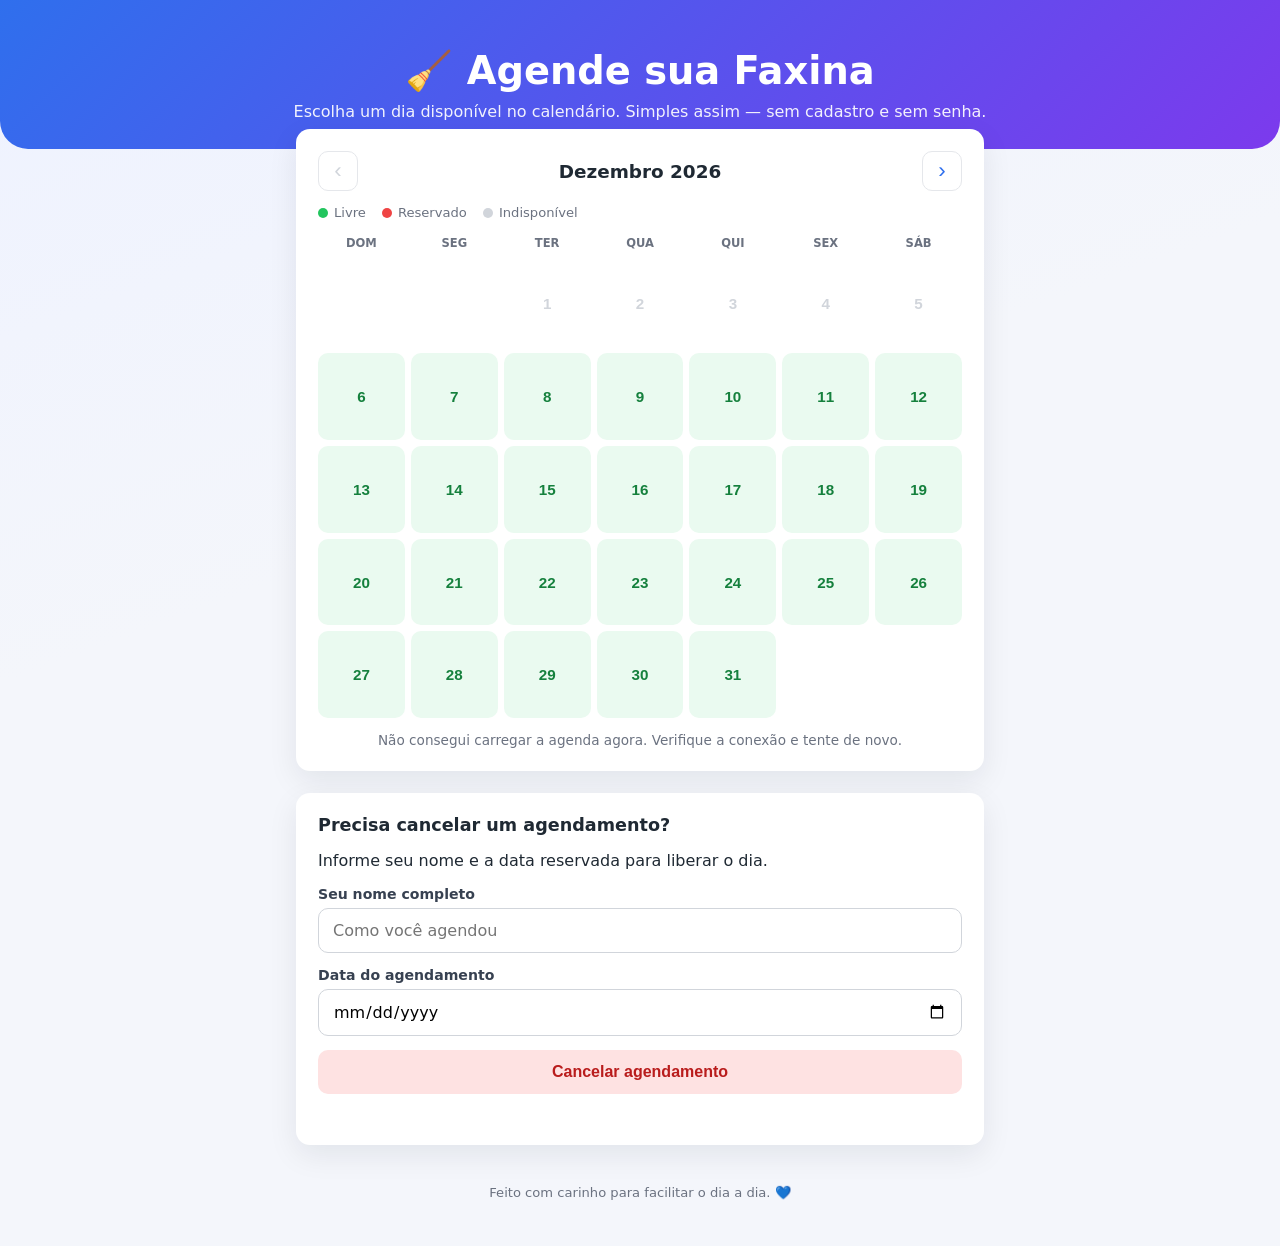
==== frontend/index.html @ ad1a0916 "Adiciona fluxo Get Free Slots e frontend com calendario de disponibilidade" ====
<!DOCTYPE html>
<html lang="pt-BR">
<head>
  <meta charset="UTF-8" />
  <meta name="viewport" content="width=device-width, initial-scale=1.0" />
  <title>Agende sua Faxina</title>
  <link rel="stylesheet" href="styles.css" />
</head>
<body>
  <header class="hero">
    <h1>🧹 Agende sua Faxina</h1>
    <p>Escolha um dia disponível no calendário. Simples assim — sem cadastro e sem senha.</p>
  </header>

  <main>
    <section class="card">
      <div class="cal-header">
        <button id="btnPrev" type="button" aria-label="Mês anterior">&#8249;</button>
        <h2 id="tituloMes">—</h2>
        <button id="btnNext" type="button" aria-label="Próximo mês">&#8250;</button>
      </div>

      <div class="legend">
        <span><i class="dot dot-free"></i> Livre</span>
        <span><i class="dot dot-busy"></i> Reservado</span>
        <span><i class="dot dot-disabled"></i> Indisponível</span>
      </div>

      <div id="grid" class="grid"></div>
      <p id="status" class="status"></p>
    </section>

    <section class="card">
      <h2>Precisa cancelar um agendamento?</h2>
      <p>Informe seu nome e a data reservada para liberar o dia.</p>
      <form id="formCancel" class="form">
        <label>Seu nome completo
          <input id="nomeCancel" type="text" required placeholder="Como você agendou" />
        </label>
        <label>Data do agendamento
          <input id="dataCancel" type="date" required />
        </label>
        <button type="submit" class="btn-secondary">Cancelar agendamento</button>
        <p id="mensagemCancel" class="msg"></p>
      </form>
    </section>
  </main>

  <!-- Modal de agendamento -->
  <div id="modal" class="modal-overlay hidden">
    <div class="modal">
      <button id="btnFecharModal" class="modal-close" type="button" aria-label="Fechar">&times;</button>
      <h2>Confirmar agendamento</h2>
      <p>Dia escolhido: <strong id="dataEscolhida">—</strong></p>
      <form id="formAgendamento" class="form">
        <label>Seu nome completo
          <input id="nome" type="text" required autocomplete="name" />
        </label>
        <label>Endereço completo
          <input id="endereco" type="text" required autocomplete="street-address" />
        </label>
        <label>Seu contato (WhatsApp)
          <input id="contato" type="tel" required placeholder="(41) 99999-9999" autocomplete="tel" />
        </label>
        <button type="submit" class="btn-primary">Confirmar agendamento</button>
        <p id="mensagem" class="msg"></p>
      </form>
    </div>
  </div>

  <footer class="footer">
    <p>Feito com carinho para facilitar o dia a dia. 💙</p>
  </footer>

  <script src="config.js"></script>
  <script src="app.js"></script>
</body>
</html>
---- frontend/styles.css ----
:root {
  --bg: #f4f6fb;
  --card: #ffffff;
  --text: #1f2933;
  --muted: #6b7280;
  --primary: #2f6fed;
  --primary-dark: #1e4fb8;
  --free: #22c55e;
  --free-bg: #eafaf0;
  --busy: #ef4444;
  --busy-bg: #fdecec;
  --disabled: #d1d5db;
  --radius: 14px;
  --shadow: 0 10px 30px rgba(17, 24, 39, 0.08);
}

* { box-sizing: border-box; }

body {
  margin: 0;
  font-family: "Segoe UI", system-ui, -apple-system, Roboto, Arial, sans-serif;
  background: linear-gradient(160deg, #eef2ff 0%, var(--bg) 40%);
  color: var(--text);
  min-height: 100vh;
}

/* ------------------------------- Hero ---------------------------------- */
.hero {
  text-align: center;
  padding: 48px 20px 28px;
  background: linear-gradient(135deg, #2f6fed 0%, #7c3aed 100%);
  color: #fff;
  border-bottom-left-radius: 28px;
  border-bottom-right-radius: 28px;
}
.hero h1 { margin: 0 0 8px; font-size: clamp(1.6rem, 4vw, 2.4rem); }
.hero p { margin: 0; opacity: 0.92; }

/* ------------------------------ Layout --------------------------------- */
main {
  max-width: 720px;
  margin: -20px auto 40px;
  padding: 0 16px;
  display: grid;
  gap: 22px;
}

.card {
  background: var(--card);
  border-radius: var(--radius);
  box-shadow: var(--shadow);
  padding: 22px;
}

.card h2 { margin-top: 0; font-size: 1.1rem; }

/* ---------------------------- Calendário ------------------------------- */
.cal-header {
  display: flex;
  align-items: center;
  justify-content: space-between;
  margin-bottom: 14px;
}
.cal-header h2 { margin: 0; font-size: 1.15rem; }
.cal-header button {
  width: 40px; height: 40px;
  border: 1px solid #e5e7eb;
  background: #fff;
  border-radius: 10px;
  font-size: 1.4rem;
  line-height: 1;
  cursor: pointer;
  color: var(--primary);
  transition: background 0.15s;
}
.cal-header button:hover:not(:disabled) { background: #f0f4ff; }
.cal-header button:disabled { color: var(--disabled); cursor: not-allowed; }

.legend {
  display: flex;
  gap: 16px;
  flex-wrap: wrap;
  font-size: 0.82rem;
  color: var(--muted);
  margin-bottom: 12px;
}
.legend span { display: inline-flex; align-items: center; gap: 6px; }
.dot { width: 10px; height: 10px; border-radius: 50%; display: inline-block; }
.dot-free { background: var(--free); }
.dot-busy { background: var(--busy); }
.dot-disabled { background: var(--disabled); }

.grid {
  display: grid;
  grid-template-columns: repeat(7, 1fr);
  gap: 6px;
}
.weekday {
  text-align: center;
  font-size: 0.72rem;
  font-weight: 600;
  color: var(--muted);
  padding: 4px 0;
  text-transform: uppercase;
}
.day {
  aspect-ratio: 1 / 1;
  border: none;
  border-radius: 10px;
  background: #f9fafb;
  color: var(--text);
  font-size: 0.95rem;
  font-weight: 600;
  display: flex;
  align-items: center;
  justify-content: center;
  cursor: pointer;
  transition: transform 0.1s, background 0.15s;
}
.day.empty { background: transparent; cursor: default; }
.day.free { background: var(--free-bg); color: #15803d; }
.day.free:hover { background: #d7f5e3; transform: translateY(-2px); }
.day.busy {
  background: var(--busy-bg);
  color: #b91c1c;
  cursor: not-allowed;
  text-decoration: line-through;
}
.day.disabled { background: transparent; color: var(--disabled); cursor: not-allowed; }

.status {
  margin: 14px 0 0;
  font-size: 0.85rem;
  color: var(--muted);
  text-align: center;
  min-height: 1.2em;
}

/* ------------------------------ Formulários ---------------------------- */
.form { display: grid; gap: 14px; }
.form label {
  display: grid;
  gap: 6px;
  font-size: 0.88rem;
  font-weight: 600;
  color: #374151;
}
.form input {
  padding: 12px 14px;
  border: 1px solid #d1d5db;
  border-radius: 10px;
  font-size: 1rem;
  font-family: inherit;
  outline: none;
  transition: border 0.15s, box-shadow 0.15s;
}
.form input:focus {
  border-color: var(--primary);
  box-shadow: 0 0 0 3px rgba(47, 111, 237, 0.15);
}

.btn-primary, .btn-secondary {
  border: none;
  padding: 13px 18px;
  border-radius: 10px;
  font-size: 1rem;
  font-weight: 700;
  cursor: pointer;
  transition: background 0.15s, transform 0.1s;
}
.btn-primary { background: var(--primary); color: #fff; }
.btn-primary:hover:not(:disabled) { background: var(--primary-dark); }
.btn-secondary { background: #fee2e2; color: #b91c1c; }
.btn-secondary:hover:not(:disabled) { background: #fecaca; }
.btn-primary:disabled, .btn-secondary:disabled { opacity: 0.6; cursor: not-allowed; }

.msg { margin: 0; font-size: 0.9rem; min-height: 1.1em; }
.msg.ok { color: #15803d; }
.msg.erro { color: #b91c1c; }

/* -------------------------------- Modal -------------------------------- */
.modal-overlay {
  position: fixed;
  inset: 0;
  background: rgba(15, 23, 42, 0.55);
  display: flex;
  align-items: center;
  justify-content: center;
  padding: 16px;
  z-index: 50;
}
.modal-overlay.hidden { display: none; }
.modal {
  background: #fff;
  border-radius: var(--radius);
  padding: 26px 22px;
  width: 100%;
  max-width: 440px;
  position: relative;
  box-shadow: 0 20px 60px rgba(0, 0, 0, 0.3);
  animation: subir 0.2s ease-out;
}
@keyframes subir {
  from { transform: translateY(12px); opacity: 0; }
  to { transform: translateY(0); opacity: 1; }
}
.modal h2 { margin-top: 0; }
.modal-close {
  position: absolute;
  top: 12px; right: 14px;
  border: none;
  background: transparent;
  font-size: 1.6rem;
  line-height: 1;
  color: var(--muted);
  cursor: pointer;
}

/* ------------------------------- Footer -------------------------------- */
.footer {
  text-align: center;
  color: var(--muted);
  font-size: 0.82rem;
  padding: 0 20px 32px;
}

@media (max-width: 480px) {
  .card { padding: 18px; }
  .day { font-size: 0.85rem; }
}
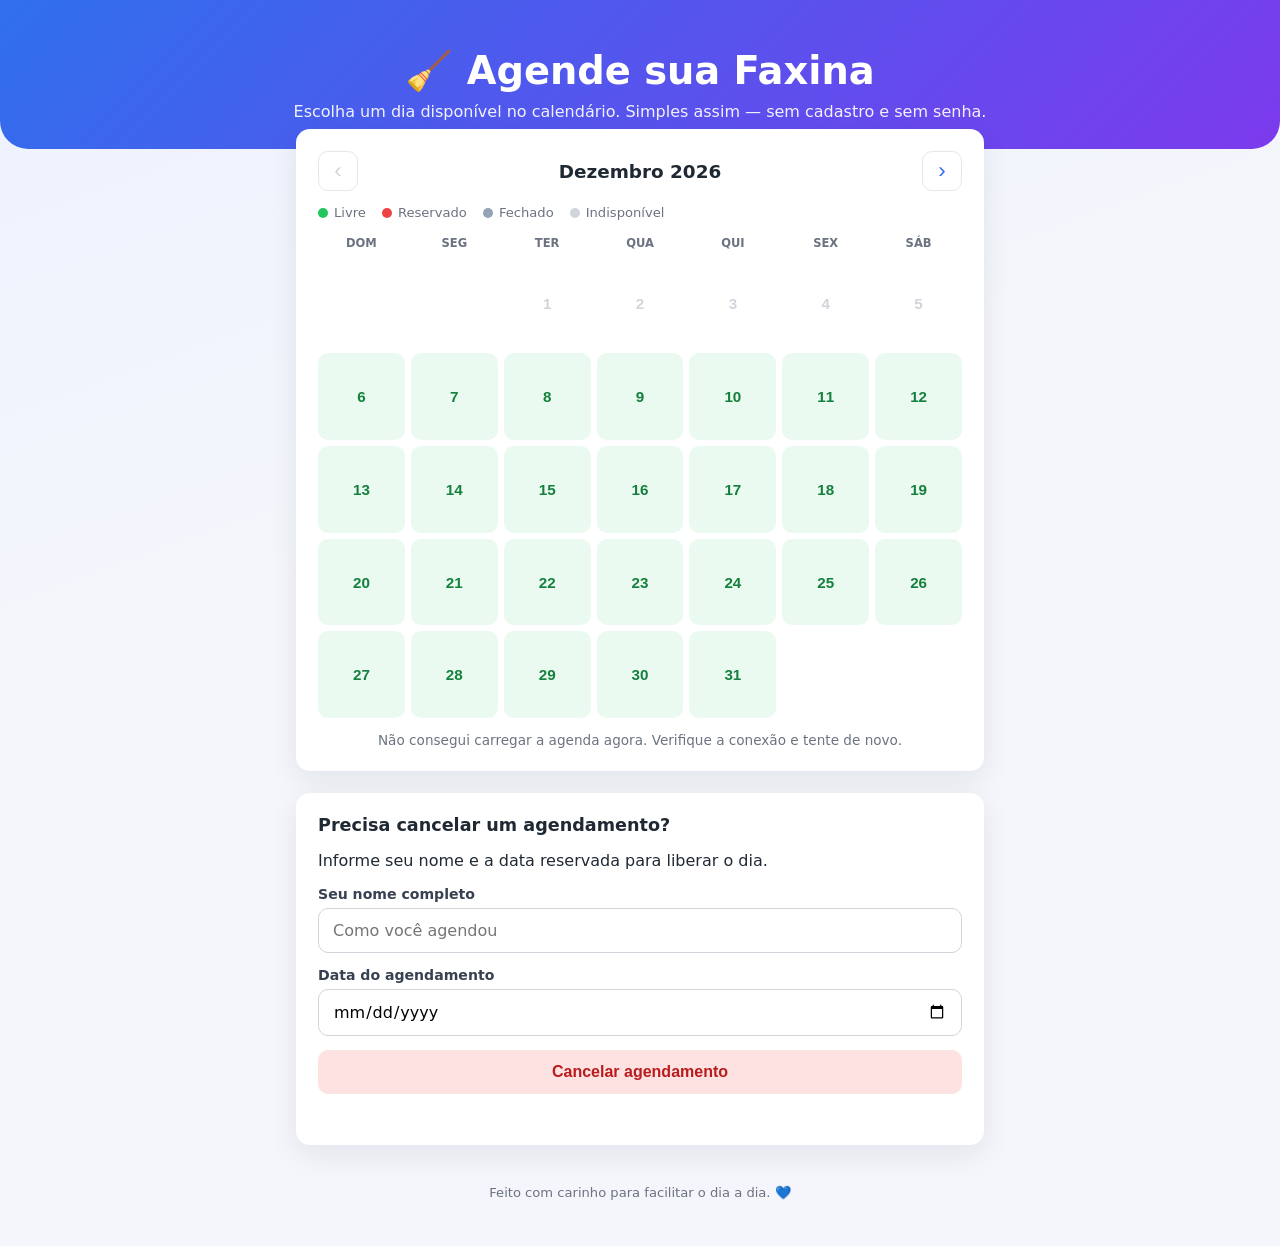
==== commit a435e069: "Bloqueia sabados e domingos automaticamente (slots, agendamento e frontend)" ====
--- a/frontend/index.html
+++ b/frontend/index.html
@@ -23,6 +23,7 @@
       <div class="legend">
         <span><i class="dot dot-free"></i> Livre</span>
         <span><i class="dot dot-busy"></i> Reservado</span>
+        <span><i class="dot dot-closed"></i> Fechado</span>
         <span><i class="dot dot-disabled"></i> Indisponível</span>
       </div>
 
--- a/frontend/styles.css
+++ b/frontend/styles.css
@@ -88,6 +88,7 @@
 .dot { width: 10px; height: 10px; border-radius: 50%; display: inline-block; }
 .dot-free { background: var(--free); }
 .dot-busy { background: var(--busy); }
+.dot-closed { background: #94a3b8; }
 .dot-disabled { background: var(--disabled); }
 
 .grid {
@@ -127,6 +128,11 @@
   text-decoration: line-through;
 }
 .day.disabled { background: transparent; color: var(--disabled); cursor: not-allowed; }
+.day.closed {
+  background: repeating-linear-gradient(45deg, #f1f5f9, #f1f5f9 6px, #e2e8f0 6px, #e2e8f0 12px);
+  color: #94a3b8;
+  cursor: not-allowed;
+}
 
 .status {
   margin: 14px 0 0;
